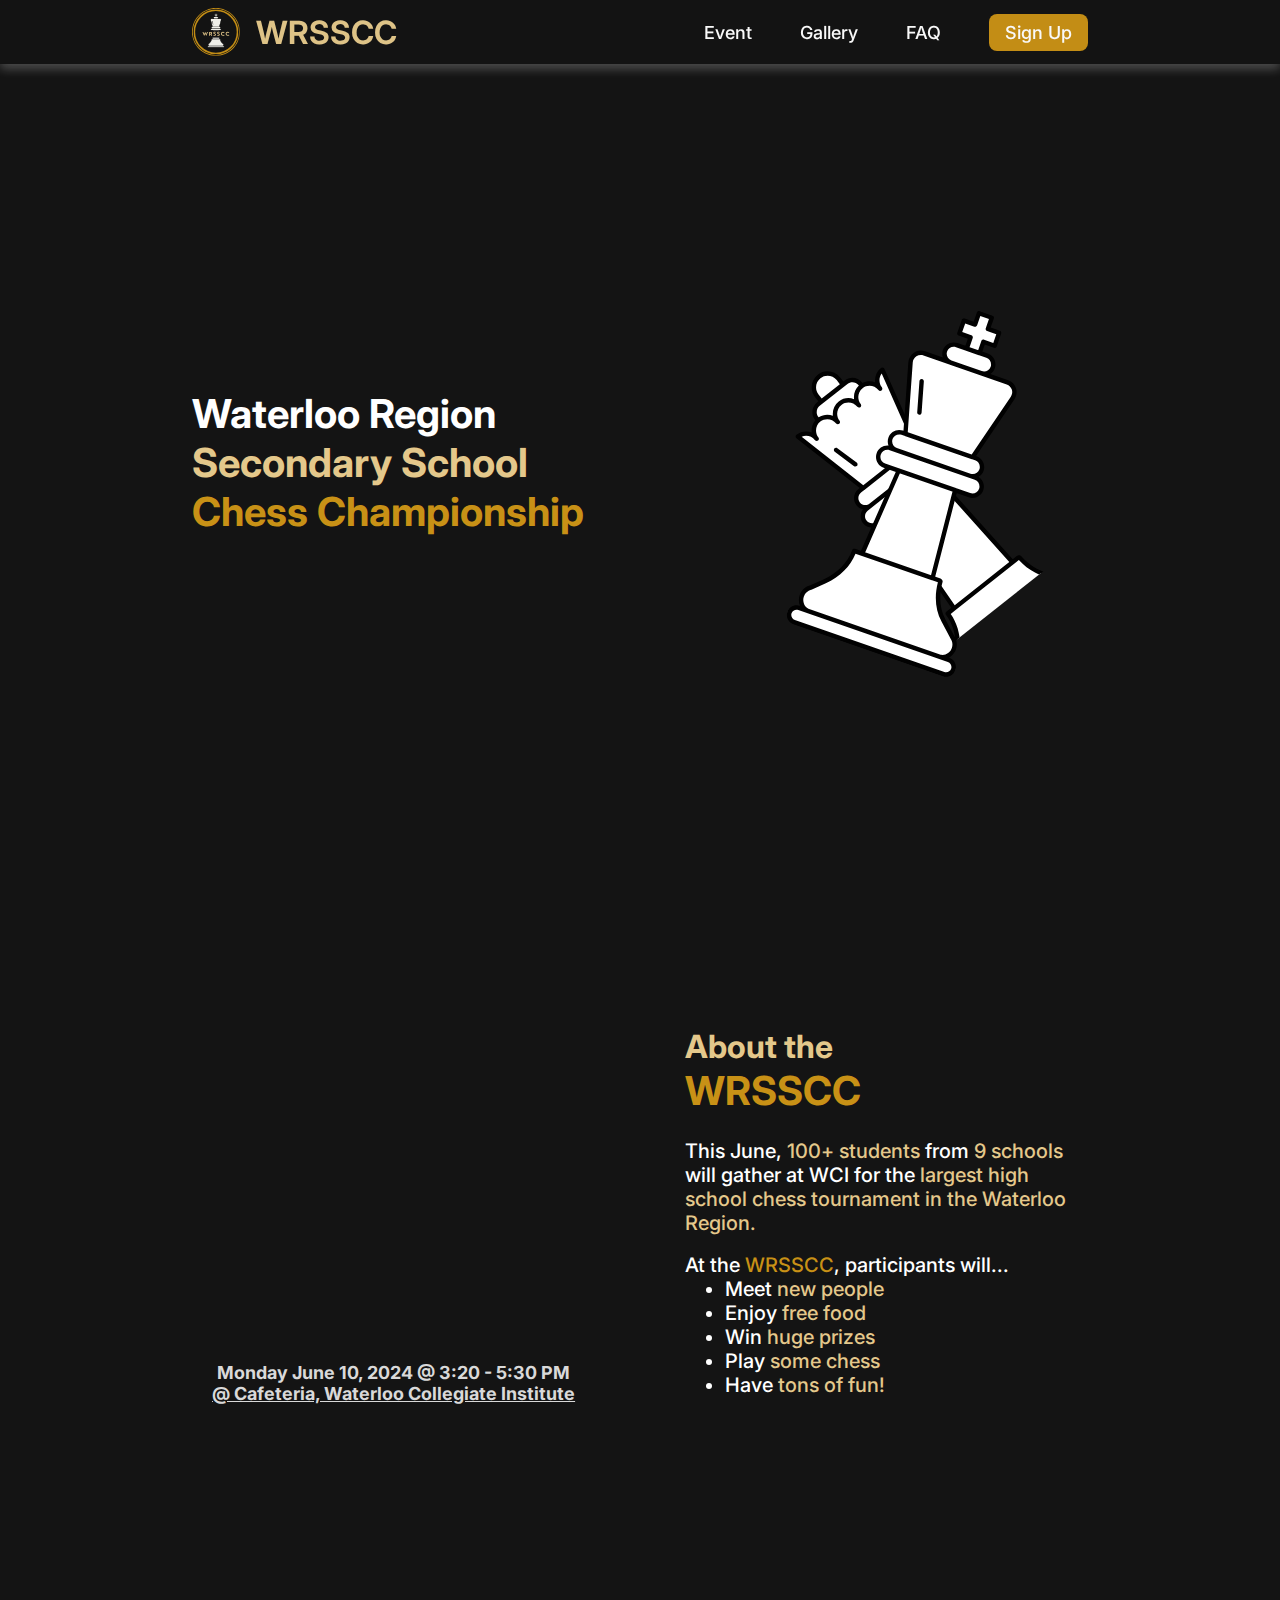
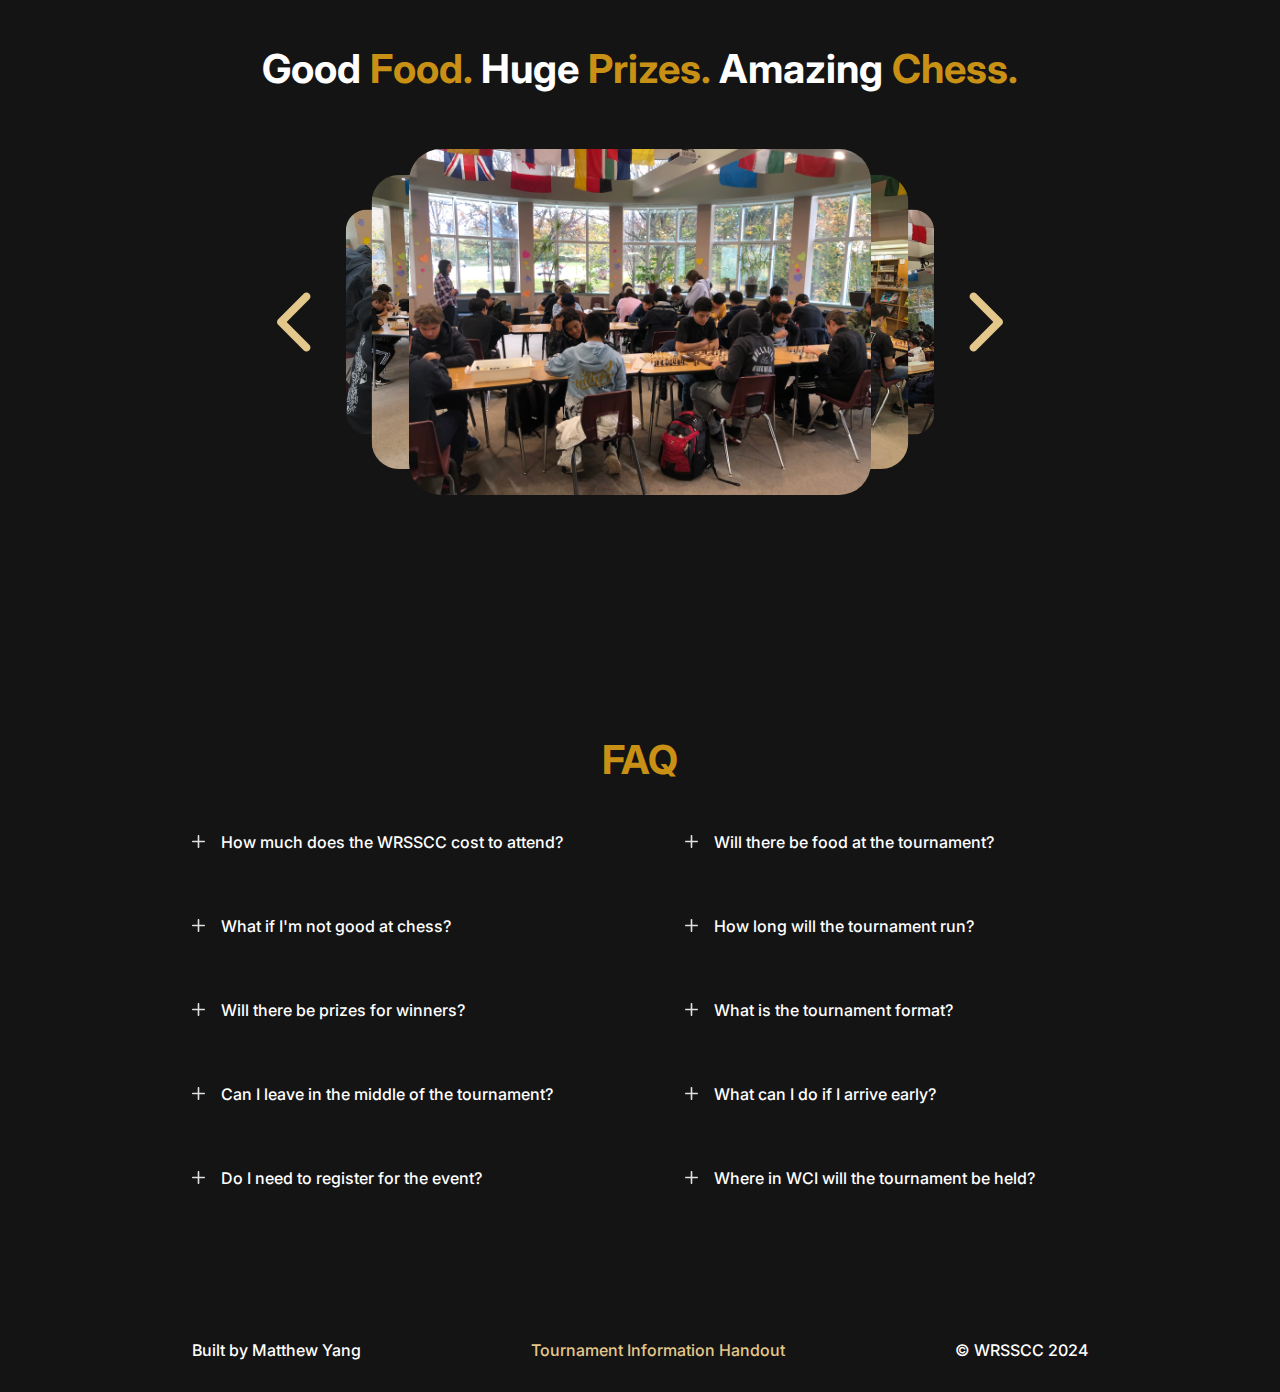
==== index.html @ f882d374 "updated css version number" ====
<!DOCTYPE html>
<html lang="en">
<head>
    <meta charset="UTF-8">
    <meta name="viewport" content="width=device-width, initial-scale=1.0">
    <meta name="keywords" content="WRSSCC, Chess, Waterloo, Chess Championship, Waterloo Region Secondary School Chess Championship">
    <title>WRSSCC - Waterloo Region Secondary School Chess Championship</title>
    <link rel="stylesheet" type="text/css" href="styles.css?version=05"> <!-- INCREMENT VRESION NUMBER TO FORCE CACHE REFRESH -->
    <link rel="preconnect" href="https://fonts.googleapis.com">
    <link rel="preconnect" href="https://fonts.gstatic.com" crossorigin>
    <link href="https://fonts.googleapis.com/css2?family=Inter:wght@100..900&family=Kumbh+Sans:wght@400;700&display=swap" rel="stylesheet">
    <link rel="icon" type="image/x-icon" href="img/favicon-dark.ico">

</head>

<body>
    <nav>
        <a href="#" id="header">
            <img src="img/logo.svg" id="header-logo" class="logo"/>
            <header id="header-title">WRSSCC</header>
        </a>
        <div id="navlinks">
            <div class="navlink">
                <a href="#event">Event</a>
            </div>
            <div class="navlink">
                <a href="#gallery">Gallery</a>
            </div>
            <div class="navlink">
                <a href="#faq">FAQ</a>
            </div>
            <a class="button" href="https://forms.gle/HyxDEcy4qudqxSoBA" target="_blank">Sign Up</a>
        </div>
    </nav>

    <div id="hero" class="">
        <div class="hero-graphic" id="hero-graphic-left">
            <img src="img/pieces-left.svg" class="hero-img"/>
        </div>
        <div id="hero-text">
            <div id="hero-title">
                <h1 id="hero-title-1">Waterloo Region</h1>
                <h1 id="hero-title-2">Secondary School</h1>
                <h1 id="hero-title-3">Chess Championship</h1>
            </div>
            <div id="hero-desc">
                <h3 id="shift-words">
                    <span>June 10, 2024 @ 3:20 PM</span>
                    <span>@ Waterloo Collegiate Institute</span>
                    <span>9 Schools, 100+ Players</span>
                    <span>Free Food</span>
                    <!-- <span>$TBD+ in Prizes</span> -->
                </h3>
            </div>
            <a id="hero-button" class="button" href="https://forms.gle/HyxDEcy4qudqxSoBA" target="_blank">SIGN UP</a>
        </div>
        <div class="hero-graphic" id="hero-graphic-right">
            <img src="img/pieces-right.svg" class="hero-img"/>
        </div>
    </div>

    <div id="event">
        <div id="event-info">
            <!-- <img src="img/map.svg" id="map"/> -->
            <iframe id="map" src="https://www.google.com/maps/embed?pb=!1m18!1m12!1m3!1d2895.1216702015477!2d-80.53305472430985!3d43.4789311636854!2m3!1f0!2f0!3f0!3m2!1i1024!2i768!4f13.1!3m3!1m2!1s0x882bf3f72aed5259%3A0x74f73d4f279c7180!2sWaterloo%20Collegiate%20Institute!5e0!3m2!1sen!2sca!4v1715440130502!5m2!1sen!2sca" width="600" height="450" style="border:0;" allowfullscreen="" loading="lazy" referrerpolicy="no-referrer-when-downgrade"></iframe>
            <h4 id="map-caption">
                <p id="map-caption-date">Monday June 10, 2024 @ 3:20 - 5:30 PM</p>
                <a href="https://docs.google.com/document/d/1HdUx42nVZA-e47hEEcPy-1xZQ_8En1bzxnCaeB9rCzo/edit#heading=h.7mpr1r4ff46s"><p id="map-caption-location">@ Cafeteria, Waterloo Collegiate Institute</p></a>
            </h4>
        </div>
        <div id="event-about">
            <div id="about-title">
                <h2>About the</h2>
                <h1>WRSSCC</h1>
            </div>
            <div id="about-text">
                <p>This June, <span>100+ students</span> from <span>9 schools</span> will gather at WCI for the <span>largest high school chess tournament in the Waterloo Region.</span></p>
                <br/>
                <p>At the <span class="title">WRSSCC</span>, participants will...</p>
                <ul>
                    <li>Meet <span>new people</span></li>
                    <li>Enjoy <span>free food</span></li>
                    <li>Win <span>huge prizes</span></li>
                    <li>Play <span>some chess</span></li>
                    <li>Have <span>tons of fun!</span></li>
                </ul>
            </div>
        </div>
    </div>

    <div id="gallery">
        <h1>Good <span class="title">Food.</span> Huge <span class="title">Prizes.</span> Amazing <span class="title">Chess.</span></h1>
        <h1 class="hidden"><span class="title">GALLERY</span></h1>
        <div id="carousel">
            <img src="img/arrow-left.svg" class="arrow" id="arrow-left"/>
            <div id="carousel-images">
                <img src="img/IMG_3056.jpg" class="hidden"/>
                <img src="img/IMG_3061.jpg" class="img-left"/>
                <img src="img/IMG_3055.jpg" class="img-mid-left"/>
                <img src="img/IMG_3059.jpg" class="img-center"/>
                <img src="img/IMG_3055.jpg" class="img-mid-right"/>
                <img src="img/IMG_3064.jpg" class="img-right"/>
                <img src="img/IMG_3459.jpg" class="hidden"/>
            </div>
            <img src="img/arrow-right.svg" class="arrow" id="arrow-right"/>
        </div>
    </div>

    <div id="faq">
        <h1 id="faq-title">FAQ</h1>
        <div id="faq-container">
            <div class="faq-col" id="faq-left"></div>
            <div class="faq-col" id="faq-right"></div>
        </div>
    </div>

    <footer>
        <p id="credits">Built by Matthew Yang</p>
        <a id="info" href="https://docs.google.com/document/d/1yB2B5_ntD36JNKOAGJGF757DhroKblqheMjuyZ8A2fk/edit#heading=h.ygk5o5bw6uy0" target="_blank">Tournament Information Handout</a>
        <p id="copyright">© WRSSCC 2024</p>
    </footer>

    <script src="./script.js"></script>
</body>

</html>
---- styles.css ----
:root {
    --dark: #111;
    --mid: #888;
    --light: #aaa;

    --bg: #141414;
    --gray: #D9D9D9;
    --yellow: #E4C88B;
    --gold: #C89116;

    --vh: 1vh;
}

/* GENERAL */

* {
    scroll-behavior: smooth;
    box-sizing: border-box;
    margin: 0;
}

html {
    min-width: fit-content;
    min-height: fit-content;
}

body {
    background-color: var(--bg);
}

.hidden {
    display: none !important;
}

header, h1, h2, h3, h4, h5, h6, p, a, li, th, td {
    text-decoration: none;
    color: white;
    font-family: "Inter", sans-serif;
}

/* COMPONENTS */


/* SECTIONS */

/* navbar */
nav {
    position: fixed;
    width: 100%;
    height: 4rem;
    display: flex;
    justify-content: space-between;
    align-items: center;
    padding: 0 15%;
    background: var(--bg);
    opacity: 0.975;
    box-shadow: 0px 5px 10px 0px rgba(255, 255, 255, 0.25);
    z-index: 100;
}

nav #header {
    display: flex;
    align-items: center;
    gap: 1rem;
}

nav #header img.logo#header-logo {
    width: 3rem;
    height: 3rem;
}

nav #header #header-title {
    font-size: 2rem;
    font-weight: 650;
    color: var(--yellow);
}

nav #navlinks {
    display: flex;
    justify-content: flex-start;
    align-items: center;
    gap: 3rem;
}

nav #navlinks a {
    color: "white";
    font-size: 1.125rem;
    font-weight: 500;
}

nav #navlinks .navlink a:hover {
    color: var(--yellow);
    transition: color 0.5s ease;
}

nav #navlinks .button {
    padding: 0.5rem 1rem;
    background: var(--gold);
    border-radius: 0.5rem;
    cursor: pointer;
    transition: filter 0.5s ease;
}
nav #navlinks .button:hover {
    filter: brightness(0.9);
    transition: filter 0.5s ease;
}


@media (max-width: 1195px) {
    nav #header #header-title {
        font-size: 1.75rem;
    }

    nav #navlinks a {
        font-size: 1rem;
    }
}

@media (max-width: 865px) {
    nav {
        justify-content: center;
    }

    nav #navlinks {
        display: none;
    }
}

/* hero */

#hero {
    display: flex;
    width: 100%;
    height: 100vh;
    height: calc(var(--vh, 1vh) * 100);
    padding: calc(4rem + 7.5rem) 15% 7.5rem;
    justify-content: space-between;
    align-items: center;
}

#hero #hero-text {
    width: 55%;
}

#hero #hero-text #hero-title {
    margin-bottom: 2.5rem;
}

#hero #hero-text #hero-title h1 {
    font-size: 3.25rem;
}

#hero #hero-text #hero-title h1#hero-title-1 {
    color: white;
}
#hero #hero-text #hero-title h1#hero-title-2 {
    color: var(--yellow);
}
#hero #hero-text #hero-title h1#hero-title-3 {
    color: var(--gold);
}

#hero #hero-text #hero-desc {
    display: block;
    position: relative;
}

#hero #hero-text #hero-desc h3 {
    color: var(--gray);
    font-size: 2.25rem;
}

#hero #hero-text #hero-desc h3 span {
    position: absolute;
    width: 100%;
    top: 0;
    left: 0;
    opacity: 0;
    overflow: hidden;
    /* animation: shift-words 15s linear infinite 0s; */
    animation: shift-words 12s linear infinite 0s;
}

#hero #hero-text #hero-desc h3 span:nth-child(2) {
    animation-delay: 3s;
}
#hero #hero-text #hero-desc h3 span:nth-child(3) {
    animation-delay: 6s;
}
#hero #hero-text #hero-desc h3 span:nth-child(4) {
    animation-delay: 9s;
}
/* #hero #hero-text #hero-desc h3 span:nth-child(5) {
    animation-delay: 12s;
} */

#hero #hero-text #hero-button.button {
    display: none;
    width: fit-content;
    text-align: center;
    margin: 3.5rem auto 0;
    padding: 0.5rem 2rem;
    font-size: 1rem;
    font-weight: 500;
    background: var(--gold);
    border-radius: 0.5rem;
    cursor: pointer;
    transition: filter 0.5s ease;
}
#hero #hero-text #hero-button.button:hover {
    filter: brightness(0.9);
    transition: filter 0.5s ease;
}

@keyframes shift-words {
    0% { 
        opacity: 0; 
    }
    5% {
        opacity: 0;
        transform: translateY(-1.5rem);
    }
    10% {
        opacity: 1;
        transform: translateY(0);
    }
    20% {
        opacity: 1;
        transform: translateY(0);
    }
    25% {
        opacity: 0;
        transform: translateY(1.5rem);
    }
    100% {
        opacity: 0;
    }
}

#hero .hero-graphic {
    display: flex;
    justify-content: center;
    align-items: center;
    width: 40%;
}

#hero .hero-graphic img.hero-img {
    width: 90%;
}

#hero #hero-graphic-left {
    display: none;
}

@media (max-width: 1510px) {
    h1 {
        font-size: 3rem !important;
    }
    h2 {
        font-size: 2.5rem !important;
    }
    h3 {
        font-size: 2rem !important;
    }
}

@media (max-width: 1400px) {
    h1 {
        font-size: 2.75rem !important;
    }
    h2 {
        font-size: 2.25rem !important;
    }
    h3 {
        font-size: 1.75rem !important;
    }
}

@media (max-width: 1295px) {
    h1 {
        font-size: 2.5rem !important;
    }
    h2 {
        font-size: 2rem !important;
    }
    h3 {
        font-size: 1.5rem !important;
    }
}

@media (max-width: 1184px) {
    h1 {
        font-size: 2.25rem !important;
    }
    h2 {
        font-size: 1.75rem !important;
    }
    h3 {
        font-size: 1.25rem !important;
    }
}

@media (max-width: 1075px) {
    h1 {
        font-size: 2rem !important;
    }
    h2 {
        font-size: 2rem !important;
    }
    h3 {
        font-size: 1rem !important;
    }
}

@media (max-width: 965px) {
    #hero {
        padding: calc(4rem + 5rem) 10% 5rem;
    }
    #hero .hero-graphic {
        width: 25%;
    }
    #hero #hero-graphic-left {
        display: block;
    }

    #hero #hero-text #hero-title {
        margin-bottom: 1.75rem;
    }
    h1 {
        text-align: center !important;
        font-size: 2rem !important;
    }
    h2 {
        font-size: 1.5rem !important;
    }
    h3 {
        text-align: center !important;
        font-size: 1rem !important;
    }
}

@media (max-width: 900px) {
    h1 {
        text-align: center !important;
        font-size: 1.75rem !important;
    }
    h2 {
        font-size: 1.25rem !important;
    }
    h3 {
        text-align: center !important;
        font-size: 1rem !important;
    }
}

@media (max-width: 865px) {
    #hero #hero-text #hero-title {
        margin-bottom: 1rem;
    }

    #hero #hero-text #hero-button.button {
        display: block;
    }

    @keyframes shift-words {
        0% { 
            opacity: 0; 
        }
        5% {
            opacity: 0;
            transform: translateY(-1rem);
        }
        10% {
            opacity: 1;
            transform: translateY(0);
        }
        20% {
            opacity: 1;
            transform: translateY(0);
        }
        25% {
            opacity: 0;
            transform: translateY(1rem);
        }
        100% {
            opacity: 0;
        }
    }
}

@media (max-width: 800px) {
    h1 {
        text-align: center !important;
        font-size: 1.5rem !important;
    }
    h2 {
        font-size: 1.25rem !important;
    }
    h3 {
        text-align: center !important;
        font-size: 1rem !important;
    }
}

@media (max-width: 700px) {
    #hero .hero-graphic {
        display: none !important;
    }

    #hero #hero-text {
        width: 100%;
    }

    h1 {
        text-align: center !important;
        font-size: 2rem !important;
    }
    h2 {
        font-size: 1.5rem !important;
    }
    h3 {
        text-align: center !important;
        font-size: 1.25rem !important;
    }

    #hero #hero-text #hero-button.button {
        margin-top: 4rem;
    }
}

@media (max-width: 415px) {
    h1 {
        font-size: 1.75rem !important;
    }
    h2 {
        font-size: 1.25rem !important;
    }
    h3 {
        font-size: 1rem !important;
    }
}


/* event */

#event {
    display: flex;
    justify-content: space-between;
    align-items: center;
    padding: 7.5rem 15%;
    /* gap: 7.5rem; */
}

#event #event-info {
    display: flex;
    flex-direction: column;
    justify-content: center;
    align-items: center;
    width: 45%;
    height: 30vw;
    gap: 1.5rem;
}

#event #event-info #map {
    width: 100%;
    height: 100%;
    border-radius: 2rem;
}

#event #event-info #map-caption p {
    color: var(--gray);
    text-align: center;
    font-size: 1.25rem;
}

#event #event-info #map-caption #map-caption-location {
    text-decoration: underline;
}
#event #event-info #map-caption #map-caption-location:hover {
    color: var(--yellow);
    transition: color 0.5s ease;
}

#event #event-about {
    width: 45%;
}

#event #event-about #about-title {
    margin-bottom: 1.5rem;
}

#event #event-about #about-title h2 {
    font-size: 2.5rem;
    color: var(--yellow);
}

#event #event-about #about-title h1 {
    font-size: 3.5rem;
    color: var(--gold);
}

#event #event-about #about-text p, #event-about #about-text li {
    font-size: 1.25rem;
    font-weight: 500;
}

#event #event-about #about-text span {
    color: var(--yellow);
}
#event #event-about #about-text span.title {
    color: var(--gold);
}

@media (max-width: 1410px) {
    #event #event-info #map-caption {
        font-size: 1rem;
    }
}

@media (max-width: 1290px) {
    #event #event-info #map-caption p {
        font-size: 1.125rem;
    }
}

@media (max-width: 1195px) {
    #event #event-info #map-caption p {
        font-size: 0.875rem;
    }
    
    #event #event-about #about-text p, #event-about #about-text li {
        font-size: 1rem;
    }
}

@media (max-width: 965px) {
    #event {
        flex-direction: column-reverse;
        padding: 5rem 10%;
        gap: 5rem;
    }

    #event #event-info {
        width: 75%;
        height: 50vw;
    }
    #event #event-about {
        width: 75%;
    }

    #event #event-about #about-title h1, h2 {
        text-align: center;
    }

    #event #event-info #map-caption p {
        font-size: 1.25rem;
        text-align: center;
    }

    #event #event-about #about-text p, #event-about #about-text li {
        font-size: 1.25rem;
    }
    
}

@media (max-width: 700px) {
    #event {
        gap: 2.5rem;
    }
    
    #event #event-about {
        width: 100%;
    }

    #event #event-info {
        width: 110%;
        height: 24rem;
    }
    #event #event-info #map {
        height: 100%;
    }
    #event #event-info #map-caption p {
        font-size: 1rem;
    }
    #event #event-about #about-text p, #event-about #about-text li {
        font-size: 1rem;
    }
}


/* gallery */

#gallery {
    display: flex;
    flex-direction: column;
    align-items: center;
    width: 100%;
    padding: 7.5rem 15%;
}

#gallery h1 {
    font-size: 3rem;
    margin-bottom: 3.5rem;
}
#gallery h1 span.title {
    color: var(--gold);
}

#gallery #carousel {
    display: flex;
    justify-content: space-between;
    align-items: center;
    width: 90%;
}

#gallery #carousel .arrow {
    margin: 0 5%;
    width: 5%;
}
#gallery #carousel .arrow:hover {
    cursor: pointer;
    filter: invert(49%) sepia(99%) saturate(401%) hue-rotate(4deg) brightness(99%) contrast(89%);
    transform: scale(1.1);
    transition: 0.3s ease;
}

#gallery #carousel #carousel-images {
    position: relative;
    display: flex;
    align-items: center;
    width: 100%;
    aspect-ratio: 5 / 3;
}

#gallery #carousel #carousel-images img {
    position: absolute;
    width: 80%;
    height: 100%;
    border-radius: 2rem;
    opacity: 1;
    transition: 
        transform 0.5s ease,
        top 0.5s ease,
        left 0.5s ease;
}
#gallery #carousel #carousel-images img.hidden {
    opacity: 0;
    transition: 0.5s ease;
}

#gallery #carousel #carousel-images img.img-center {
    top: 0;
    left: 10%;
    /* left: -14rem; */
    z-index: 3;
}
#gallery #carousel #carousel-images img.img-mid-left {
    top: 0;
    left: -2.5%;
    /* left: -19rem; */
    transform: scale(0.85);
    z-index: 2;
    opacity: 0.9;
}
#gallery #carousel #carousel-images img.img-mid-right {
    top: 0;
    left: 22.5%;
    /* left: -9rem; */
    transform: scale(0.85);
    z-index: 2;
    opacity: 0.9;
}
#gallery #carousel #carousel-images img.img-left {
    top: 0;
    left: -15%;
    /* left: -24rem; */
    transform: scale(0.65);
    z-index: 1;
    opacity: 0.8;
}
#gallery #carousel #carousel-images img.img-right {
    top: 0;
    left: 35%;
    /* left: -4rem; */
    transform: scale(0.65);
    z-index: 1;
    opacity: 0.8;
}

@media (max-width: 965px) {
    #gallery {
        padding: 7.5rem 10%;
    }
}

@media (max-width: 865px) {
    #gallery h1 {
        display: none;
    }
    #gallery h1.hidden {
        display: inline !important;
    }

    #gallery {
        overflow: scroll;
    }
    #gallery #carousel {
        overflow: scroll;
    }

    #gallery #carousel .arrow {
        display: none;
    }
    #gallery #carousel #carousel-images {
        position: static;
        display: flex;
        justify-content: flex-start;
        align-items: center;
        gap: 1rem;
        overflow: visible;
    }
    #gallery #carousel #carousel-images img {
        position: static;
        border-radius: 0;
        width: 100%;
        height: 125%;
        transform: scale(1) !important;
        transition: none;
    }

    @keyframes cycle {
        0% {  }
    }
}


/* FAQ */

#faq {
    display: flex;
    flex-direction: column;
    align-items: center;
    padding: 7.5rem 15%;
}

#faq #faq-title {
    font-size: 3rem;
    margin-bottom: 3rem;
    color: var(--gold);
}

#faq #faq-container {
    display: flex;
    justify-content: space-evenly;
    align-items: flex-start;
    column-gap: 10%;
}

#faq #faq-container .faq-col {
    display: flex;
    flex-direction: column;
    width: 45%;
    gap: 3rem;
}

#faq #faq-container .faq-col .faq-accordion {
    display: flex;
    align-items: baseline;
    gap: 1rem;
}

#faq #faq-container .faq-col .faq-accordion .faq-symbol {
    width: 0.88rem;
    cursor: pointer;
    transition: transform 0.25s ease;
}
#faq #faq-container .faq-col .faq-accordion.open .faq-symbol {
    transform: rotate(45deg);
    transition: transform 0.25s ease;
}

#faq #faq-container .faq-col .faq-accordion .faq-question {
    display: flex;
    flex-direction: column;
    align-items: flex-start;
    gap: 1rem;
}

#faq #faq-container .faq-col .faq-accordion .faq-question .faq-question-title {
    font-size: 1.1rem;
    font-weight: 500;
    cursor: pointer;
}

#faq #faq-container .faq-col .faq-accordion.hover .faq-symbol, #faq #faq-container .faq-col .faq-accordion.hover .faq-question .faq-question-title {
    filter: brightness(0) saturate(100%) invert(85%) sepia(21%) saturate(246%) hue-rotate(3deg) brightness(102%) contrast(98%);
}

#faq #faq-container .faq-col .faq-accordion .faq-question .faq-question-answer {
    font-size: 1rem;
    color: var(--gray);
    overflow: hidden;
    transition: max-height 0.5s ease;
}
#faq #faq-container .faq-col .faq-accordion .faq-question .faq-question-answer a {
    color: var(--gray);
    text-decoration: underline;
}
#faq #faq-container .faq-col .faq-accordion .faq-question .faq-question-answer a:hover {
    color: var(--yellow);
}

#faq #faq-container .faq-col .faq-accordion.closed .faq-question .faq-question-answer {
    max-height: 0;
    transition: max-height 0.5s ease;
}

@media (max-width: 1376px) {
    #faq #faq-container .faq-col .faq-accordion .faq-symbol {
        width: 0.8rem;
    }
    #faq #faq-container .faq-col .faq-accordion .faq-question .faq-question-title {
        font-size: 1rem;
    }
    #faq #faq-container .faq-col .faq-accordion .faq-question .faq-question-answer {
        font-size: 0.9rem;
    }
}

@media (max-width: 1184px) {
    #faq #faq-container .faq-col .faq-accordion .faq-symbol {
        width: 0.72rem;
    }
    #faq #faq-container .faq-col .faq-accordion .faq-question .faq-question-title {
        font-size: 0.9rem;
    }
    #faq #faq-container .faq-col .faq-accordion .faq-question .faq-question-answer {
        font-size: 0.8rem;
    }
}

@media (max-width: 900px) {
    #faq #faq-container {
        flex-direction: column;
        align-items: center;
    }

    #faq #faq-container .faq-col {
        width: 100%;
    }

    #faq #faq-container .faq-col#faq-left {
        margin-bottom: 3rem;
    }

    #faq #faq-container .faq-col .faq-accordion .faq-symbol {
        width: 1rem;
    }
    #faq #faq-container .faq-col .faq-accordion .faq-question .faq-question-title {
        font-size: 1.25rem;
    }
    #faq #faq-container .faq-col .faq-accordion .faq-question .faq-question-answer {
        font-size: 1.125rem;
    }
}

@media (max-width: 700px) {
    #faq #faq-container .faq-col .faq-accordion .faq-symbol {
        width: 0.8rem;
    }
    #faq #faq-container .faq-col .faq-accordion .faq-question .faq-question-title {
        font-size: 1rem;
    }
    #faq #faq-container .faq-col .faq-accordion .faq-question .faq-question-answer {
        font-size: 0.875rem;
    }
}


/* footer */
footer {
    display: flex;
    justify-content: space-between;
    align-items: center;
    width: 100%;
    padding: 1rem 15% 2rem;
}

footer p, footer a {
    font-weight: 500;
    font-size: 1rem;
    color: white;
}

footer a {
    color: var(--yellow);
}
footer a:hover {
    color: var(--gold);
    transition: 0.5s ease;
}

@media (max-width: 865px) {
    footer {
        padding: 1rem 10% 2rem;
    }

    footer p, footer a {
        font-size: 0.75rem;
    }
}

@media (max-width: 600px) {
    footer {
        flex-direction: column !important;
        gap: 0.5rem !important;
    }
}
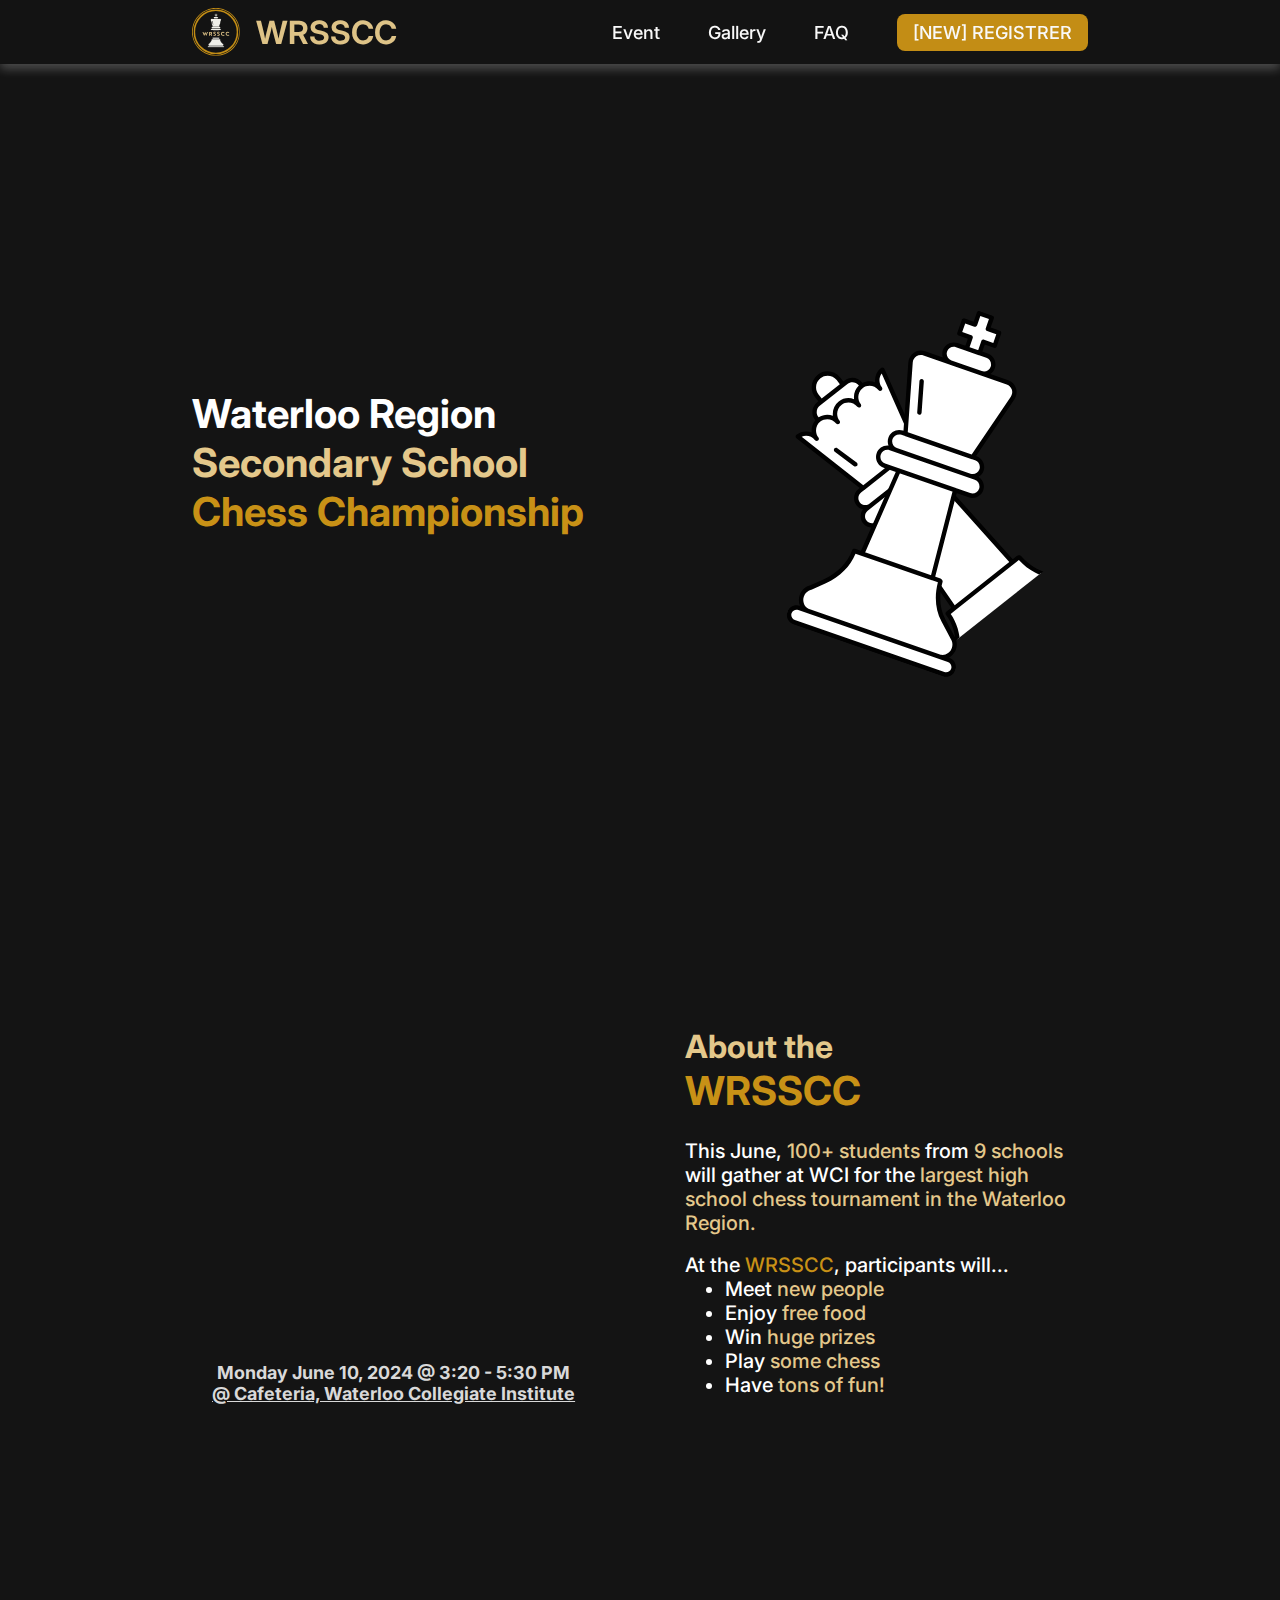
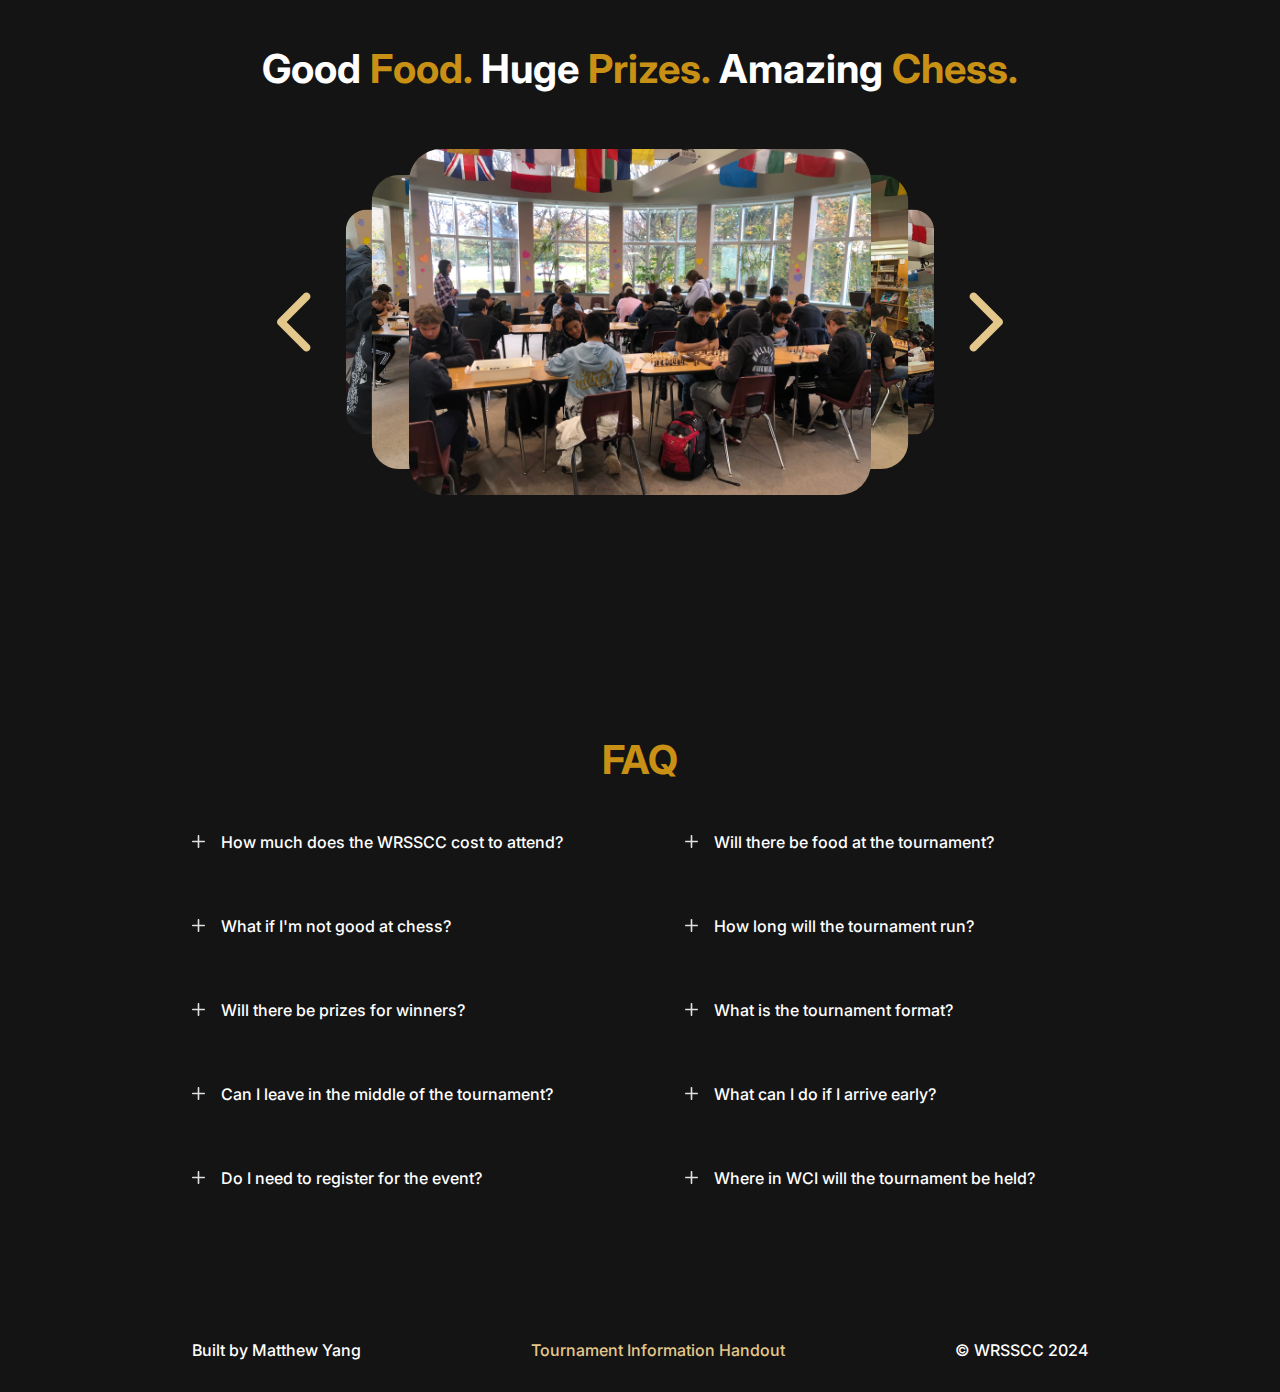
==== commit 940cbe2c: "Update index.html with new google form" ====
--- a/index.html
+++ b/index.html
@@ -5,7 +5,7 @@
     <meta name="viewport" content="width=device-width, initial-scale=1.0">
     <meta name="keywords" content="WRSSCC, Chess, Waterloo, Chess Championship, Waterloo Region Secondary School Chess Championship">
     <title>WRSSCC - Waterloo Region Secondary School Chess Championship</title>
-    <link rel="stylesheet" type="text/css" href="styles.css?version=05"> <!-- INCREMENT VRESION NUMBER TO FORCE CACHE REFRESH -->
+    <link rel="stylesheet" type="text/css" href="styles.css?version=06"> <!-- INCREMENT VRESION NUMBER TO FORCE CACHE REFRESH -->
     <link rel="preconnect" href="https://fonts.googleapis.com">
     <link rel="preconnect" href="https://fonts.gstatic.com" crossorigin>
     <link href="https://fonts.googleapis.com/css2?family=Inter:wght@100..900&family=Kumbh+Sans:wght@400;700&display=swap" rel="stylesheet">
@@ -29,7 +29,7 @@
             <div class="navlink">
                 <a href="#faq">FAQ</a>
             </div>
-            <a class="button" href="https://forms.gle/HyxDEcy4qudqxSoBA" target="_blank">Sign Up</a>
+            <a class="button" href="https://forms.gle/nzXjxyQbVw6a56Tg7" target="_blank">[NEW] REGISTRER</a>
         </div>
     </nav>
 
@@ -52,7 +52,7 @@
                     <!-- <span>$TBD+ in Prizes</span> -->
                 </h3>
             </div>
-            <a id="hero-button" class="button" href="https://forms.gle/HyxDEcy4qudqxSoBA" target="_blank">SIGN UP</a>
+            <a id="hero-button" class="button" href="https://forms.gle/nzXjxyQbVw6a56Tg7" target="_blank">[NEW] REGISTRER</a>
         </div>
         <div class="hero-graphic" id="hero-graphic-right">
             <img src="img/pieces-right.svg" class="hero-img"/>
@@ -123,4 +123,4 @@
     <script src="./script.js"></script>
 </body>
 
-</html>+</html>
--- a/styles.css
+++ b/styles.css
@@ -701,11 +701,8 @@
         display: inline !important;
     }
 
-    #gallery {
-        overflow: scroll;
-    }
     #gallery #carousel {
-        overflow: scroll;
+        overflow-x: scroll;
     }
 
     #gallery #carousel .arrow {
@@ -717,7 +714,6 @@
         justify-content: flex-start;
         align-items: center;
         gap: 1rem;
-        overflow: visible;
     }
     #gallery #carousel #carousel-images img {
         position: static;
@@ -728,8 +724,17 @@
         transition: none;
     }
 
-    @keyframes cycle {
-        0% {  }
+    ::-webkit-scrollbar {
+        -webkit-appearance: none;
+    }
+    
+    ::-webkit-scrollbar:horizontal {
+        height: 0.3rem;
+    }
+    
+    ::-webkit-scrollbar-thumb {
+        background-color: #4d4d4d;
+        border-radius: 10px;
     }
 }
 
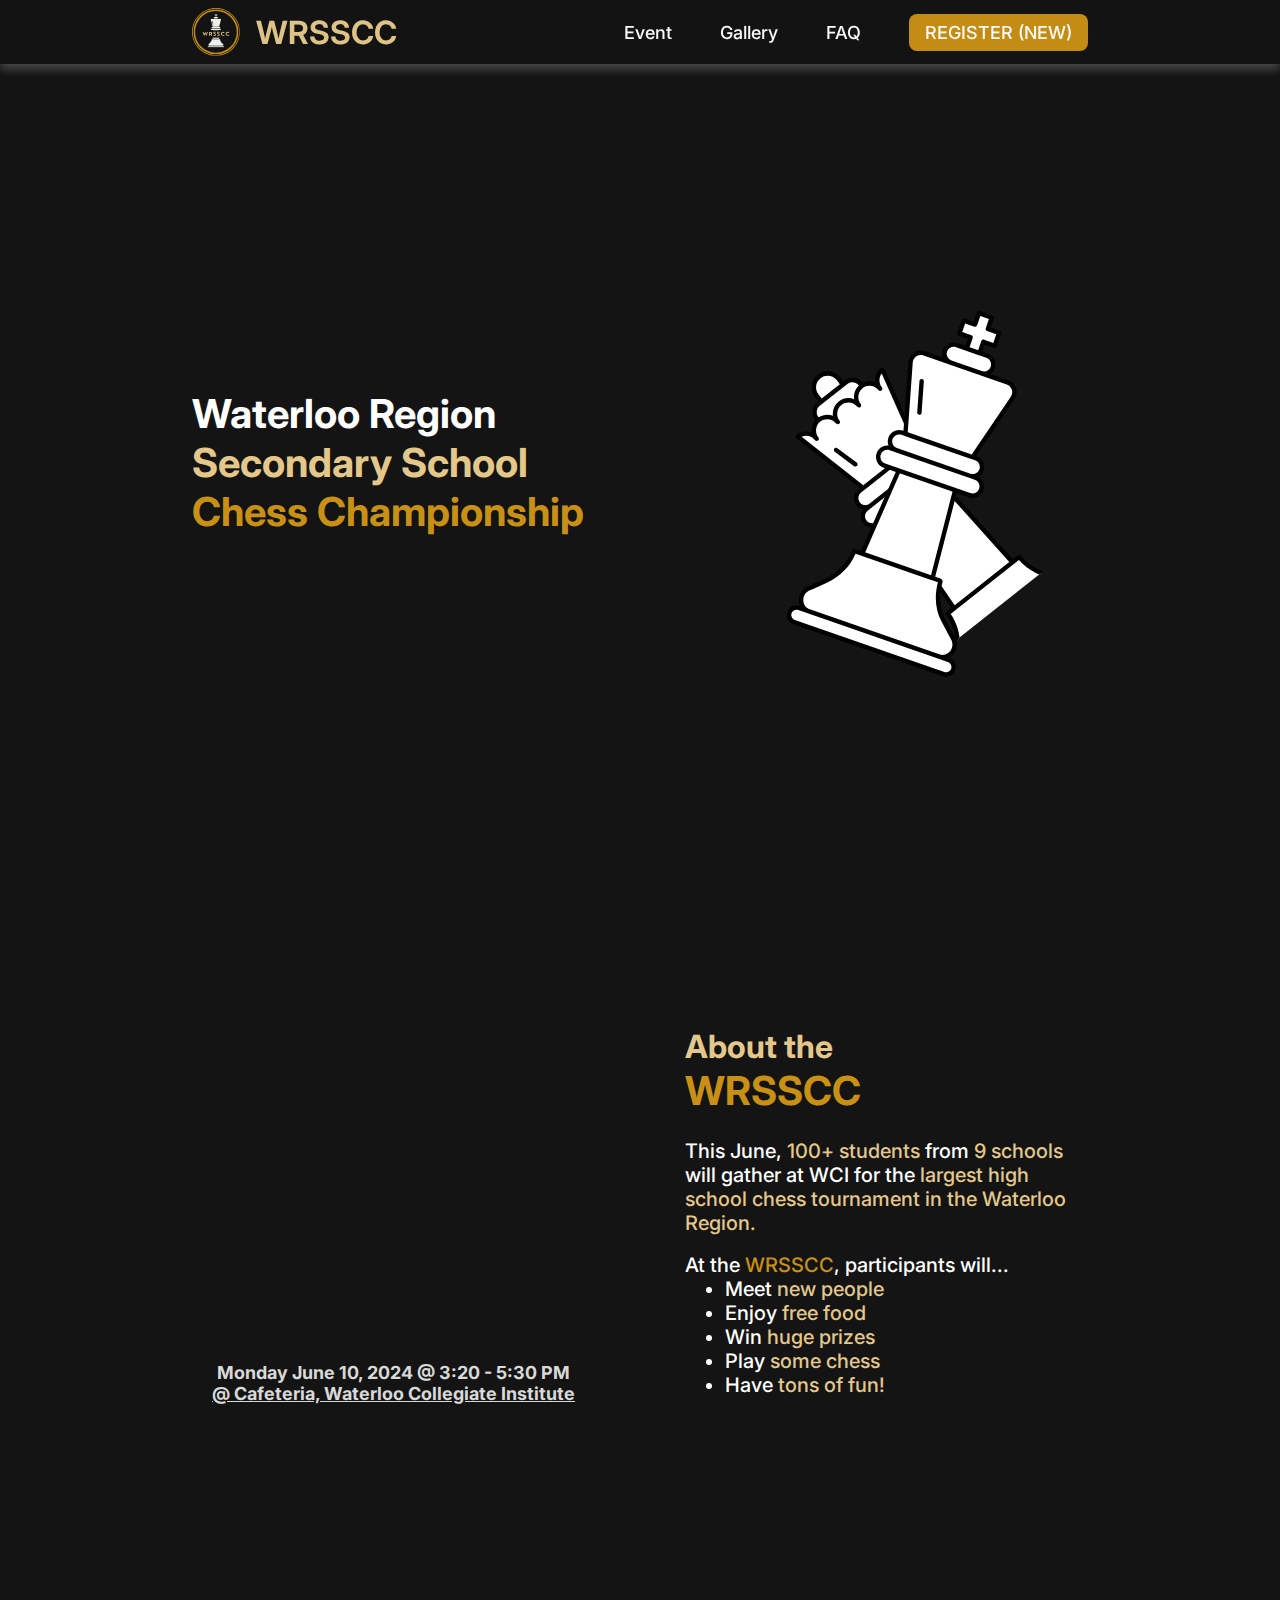
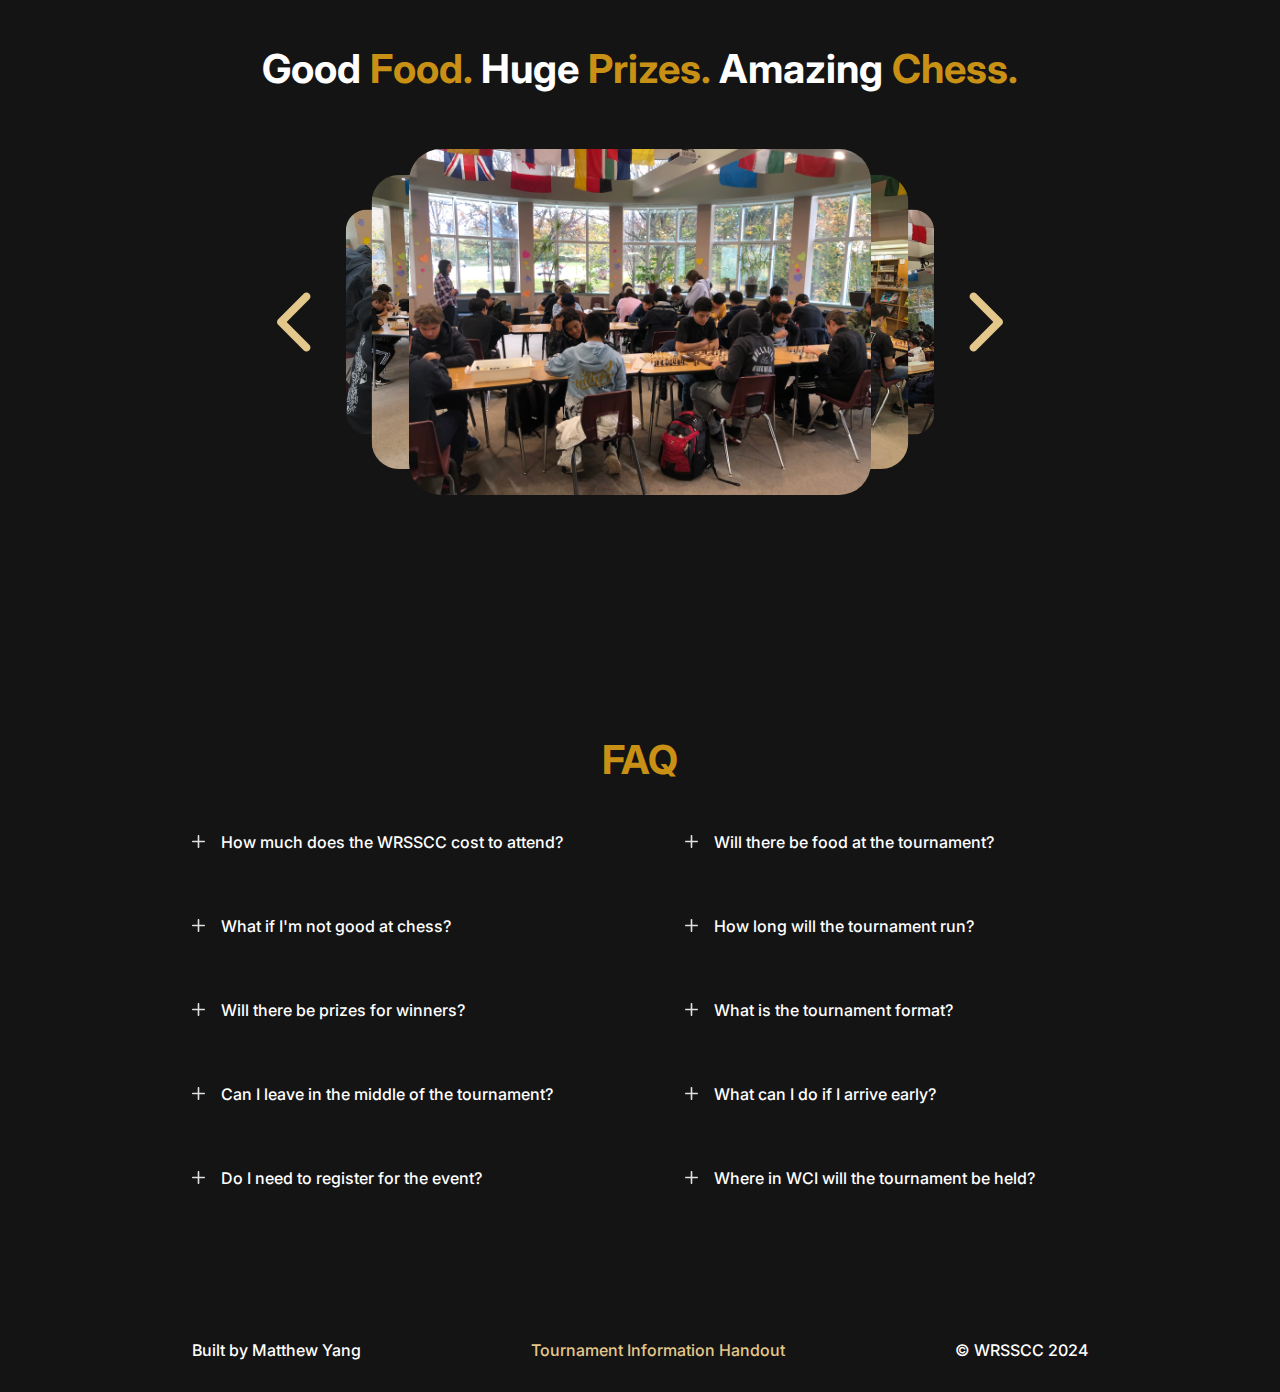
==== commit d53aa55a: "Update index.html with not spelling mistake" ====
--- a/index.html
+++ b/index.html
@@ -29,7 +29,7 @@
             <div class="navlink">
                 <a href="#faq">FAQ</a>
             </div>
-            <a class="button" href="https://forms.gle/nzXjxyQbVw6a56Tg7" target="_blank">[NEW] REGISTRER</a>
+            <a class="button" href="https://forms.gle/nzXjxyQbVw6a56Tg7" target="_blank">REGISTER (NEW)</a>
         </div>
     </nav>
 
@@ -52,7 +52,7 @@
                     <!-- <span>$TBD+ in Prizes</span> -->
                 </h3>
             </div>
-            <a id="hero-button" class="button" href="https://forms.gle/nzXjxyQbVw6a56Tg7" target="_blank">[NEW] REGISTRER</a>
+            <a id="hero-button" class="button" href="https://forms.gle/nzXjxyQbVw6a56Tg7" target="_blank">REGISTER (NEW)</a>
         </div>
         <div class="hero-graphic" id="hero-graphic-right">
             <img src="img/pieces-right.svg" class="hero-img"/>
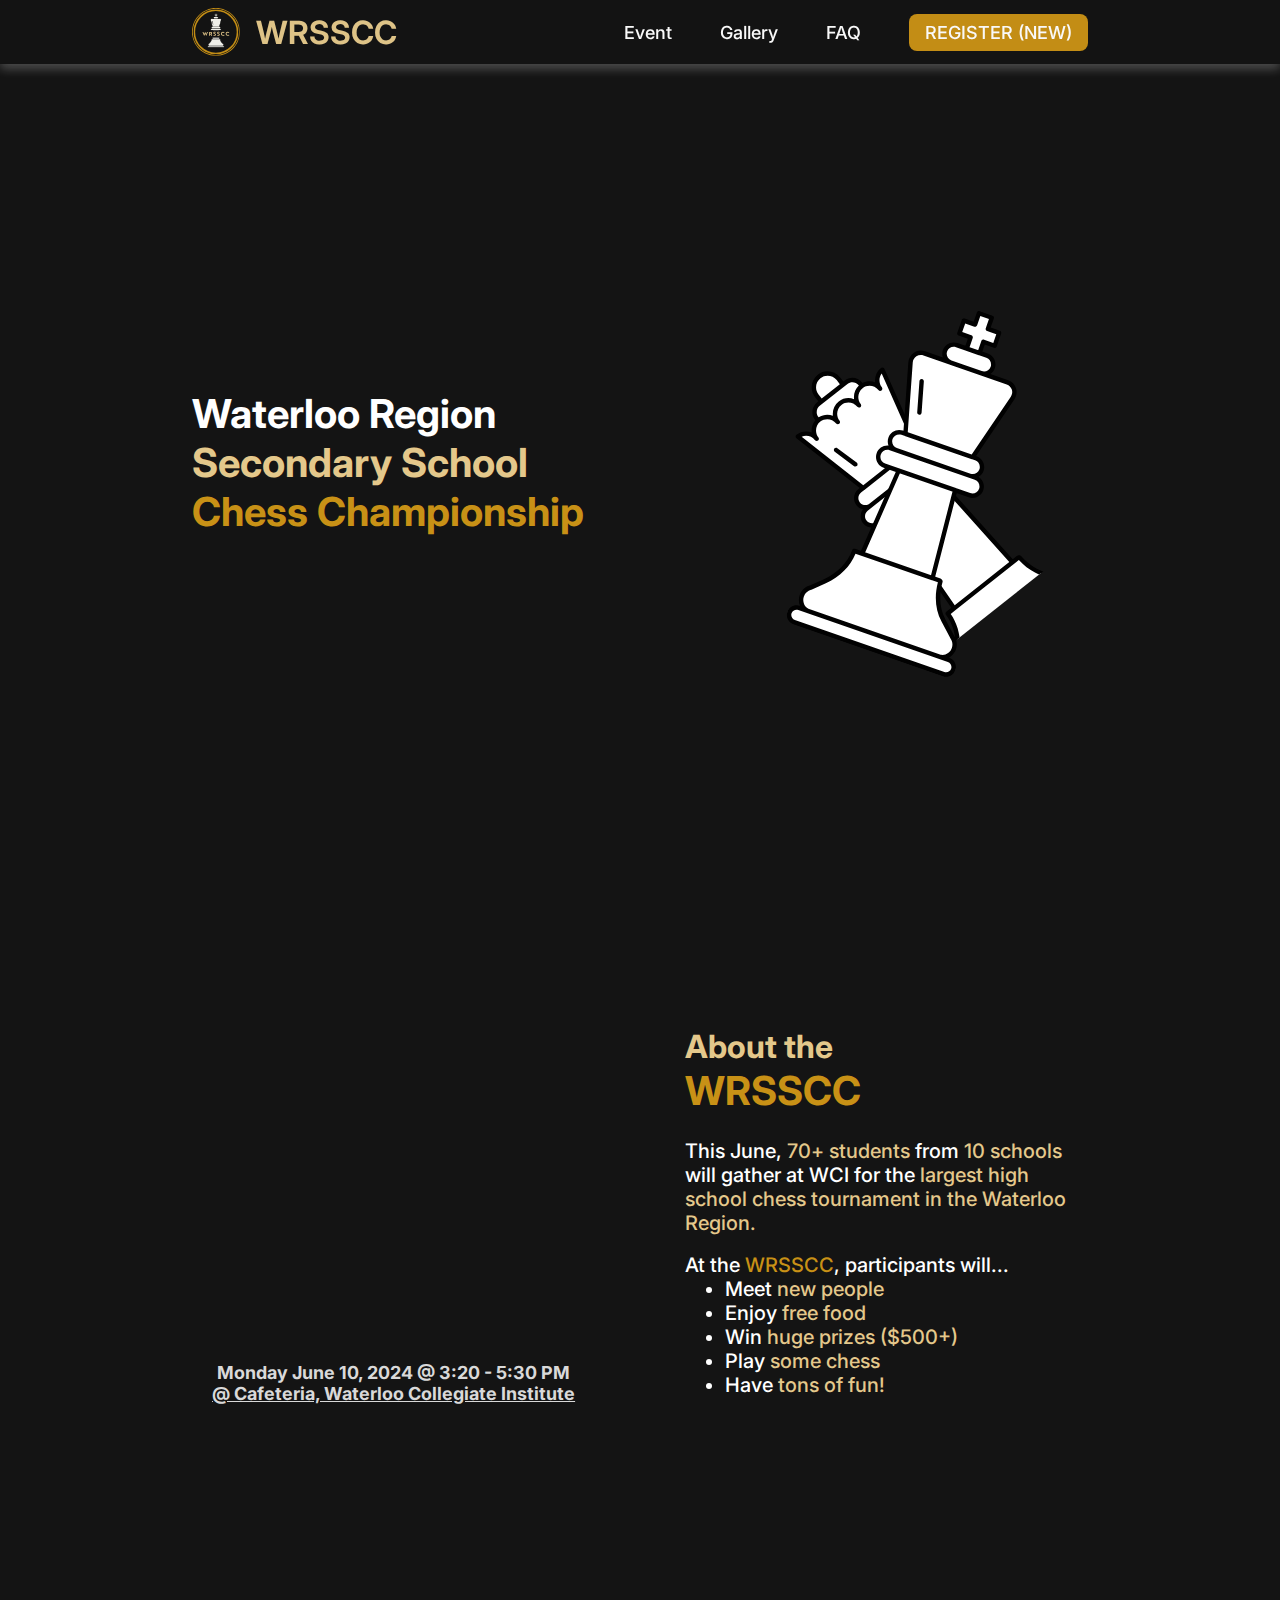
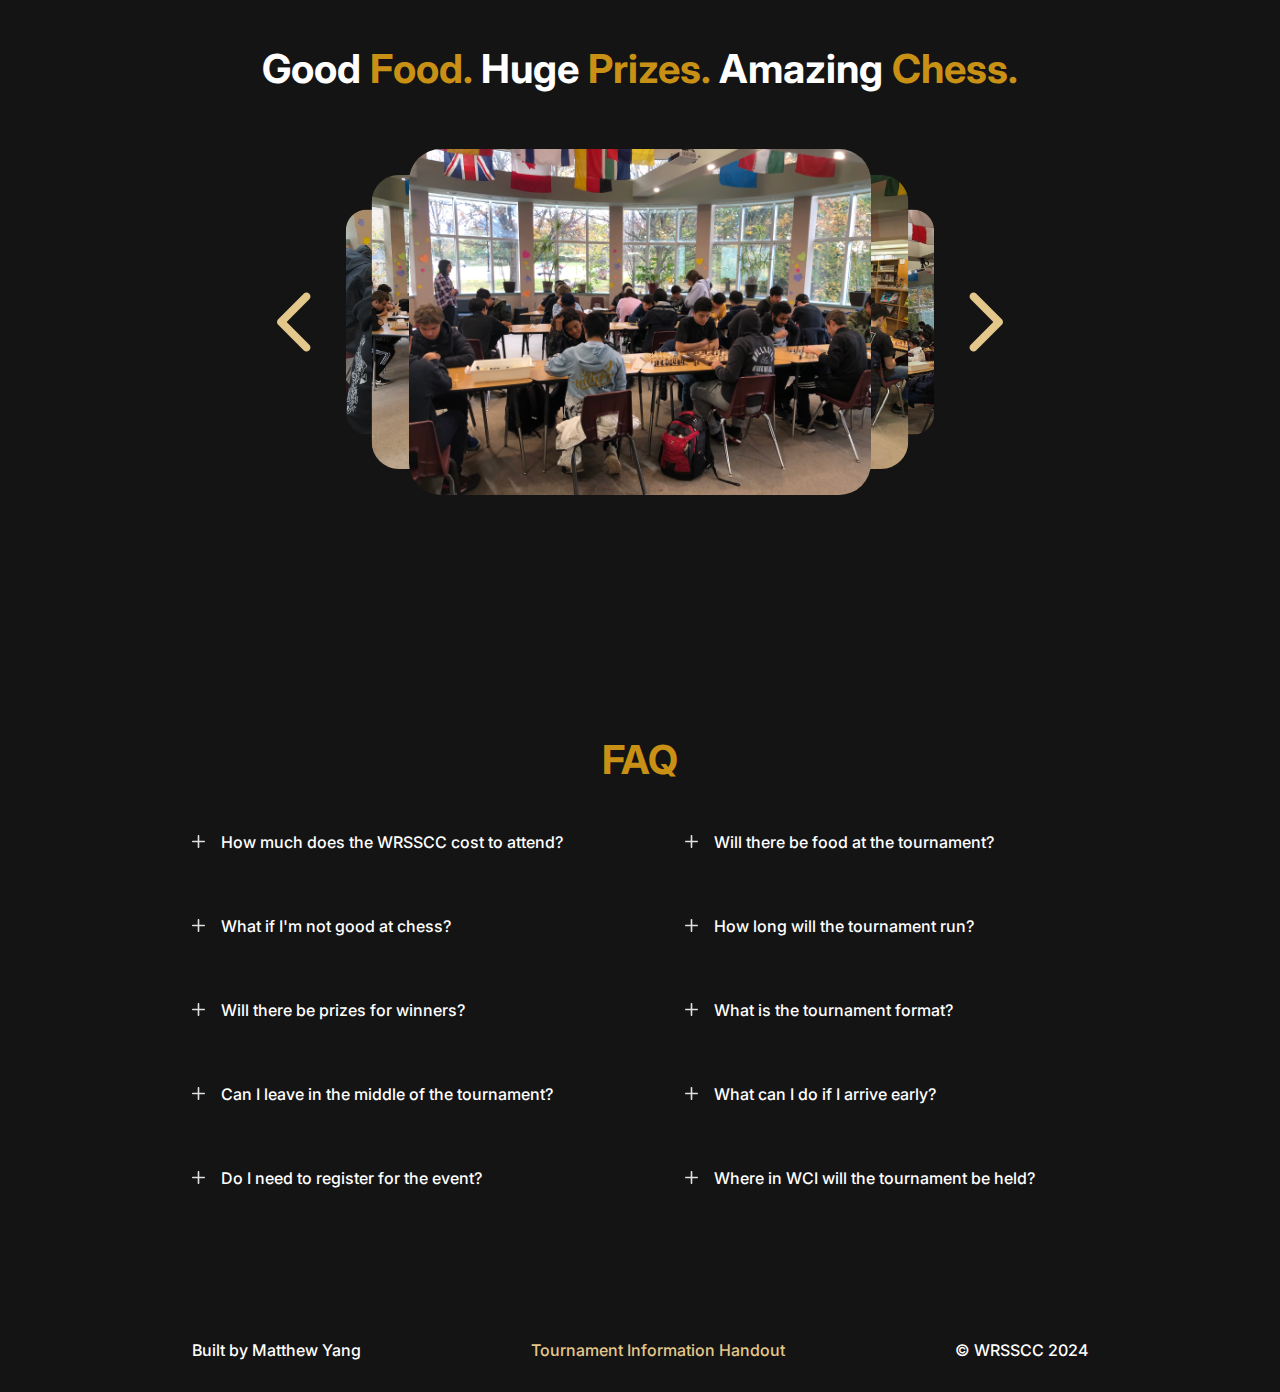
==== commit 6feea6df: "Update index.html event section" ====
--- a/index.html
+++ b/index.html
@@ -5,7 +5,7 @@
     <meta name="viewport" content="width=device-width, initial-scale=1.0">
     <meta name="keywords" content="WRSSCC, Chess, Waterloo, Chess Championship, Waterloo Region Secondary School Chess Championship">
     <title>WRSSCC - Waterloo Region Secondary School Chess Championship</title>
-    <link rel="stylesheet" type="text/css" href="styles.css?version=06"> <!-- INCREMENT VRESION NUMBER TO FORCE CACHE REFRESH -->
+    <link rel="stylesheet" type="text/css" href="styles.css?version=07"> <!-- INCREMENT VRESION NUMBER TO FORCE CACHE REFRESH -->
     <link rel="preconnect" href="https://fonts.googleapis.com">
     <link rel="preconnect" href="https://fonts.gstatic.com" crossorigin>
     <link href="https://fonts.googleapis.com/css2?family=Inter:wght@100..900&family=Kumbh+Sans:wght@400;700&display=swap" rel="stylesheet">
@@ -47,9 +47,9 @@
                 <h3 id="shift-words">
                     <span>June 10, 2024 @ 3:20 PM</span>
                     <span>@ Waterloo Collegiate Institute</span>
-                    <span>9 Schools, 100+ Players</span>
+                    <span>10 Schools</span>
                     <span>Free Food</span>
-                    <!-- <span>$TBD+ in Prizes</span> -->
+                    <span>$500+ in Prizes</span>
                 </h3>
             </div>
             <a id="hero-button" class="button" href="https://forms.gle/nzXjxyQbVw6a56Tg7" target="_blank">REGISTER (NEW)</a>
@@ -74,13 +74,13 @@
                 <h1>WRSSCC</h1>
             </div>
             <div id="about-text">
-                <p>This June, <span>100+ students</span> from <span>9 schools</span> will gather at WCI for the <span>largest high school chess tournament in the Waterloo Region.</span></p>
+                <p>This June, <span>70+ students</span> from <span>10 schools</span> will gather at WCI for the <span>largest high school chess tournament in the Waterloo Region.</span></p>
                 <br/>
                 <p>At the <span class="title">WRSSCC</span>, participants will...</p>
                 <ul>
                     <li>Meet <span>new people</span></li>
                     <li>Enjoy <span>free food</span></li>
-                    <li>Win <span>huge prizes</span></li>
+                    <li>Win <span>huge prizes ($500+)</span></li>
                     <li>Play <span>some chess</span></li>
                     <li>Have <span>tons of fun!</span></li>
                 </ul>
--- a/styles.css
+++ b/styles.css
@@ -177,8 +177,8 @@
     left: 0;
     opacity: 0;
     overflow: hidden;
-    /* animation: shift-words 15s linear infinite 0s; */
-    animation: shift-words 12s linear infinite 0s;
+    animation: shift-words 15s linear infinite 0s;
+/*     animation: shift-words 12s linear infinite 0s; */
 }
 
 #hero #hero-text #hero-desc h3 span:nth-child(2) {
@@ -190,9 +190,9 @@
 #hero #hero-text #hero-desc h3 span:nth-child(4) {
     animation-delay: 9s;
 }
-/* #hero #hero-text #hero-desc h3 span:nth-child(5) {
+#hero #hero-text #hero-desc h3 span:nth-child(5) {
     animation-delay: 12s;
-} */
+}
 
 #hero #hero-text #hero-button.button {
     display: none;
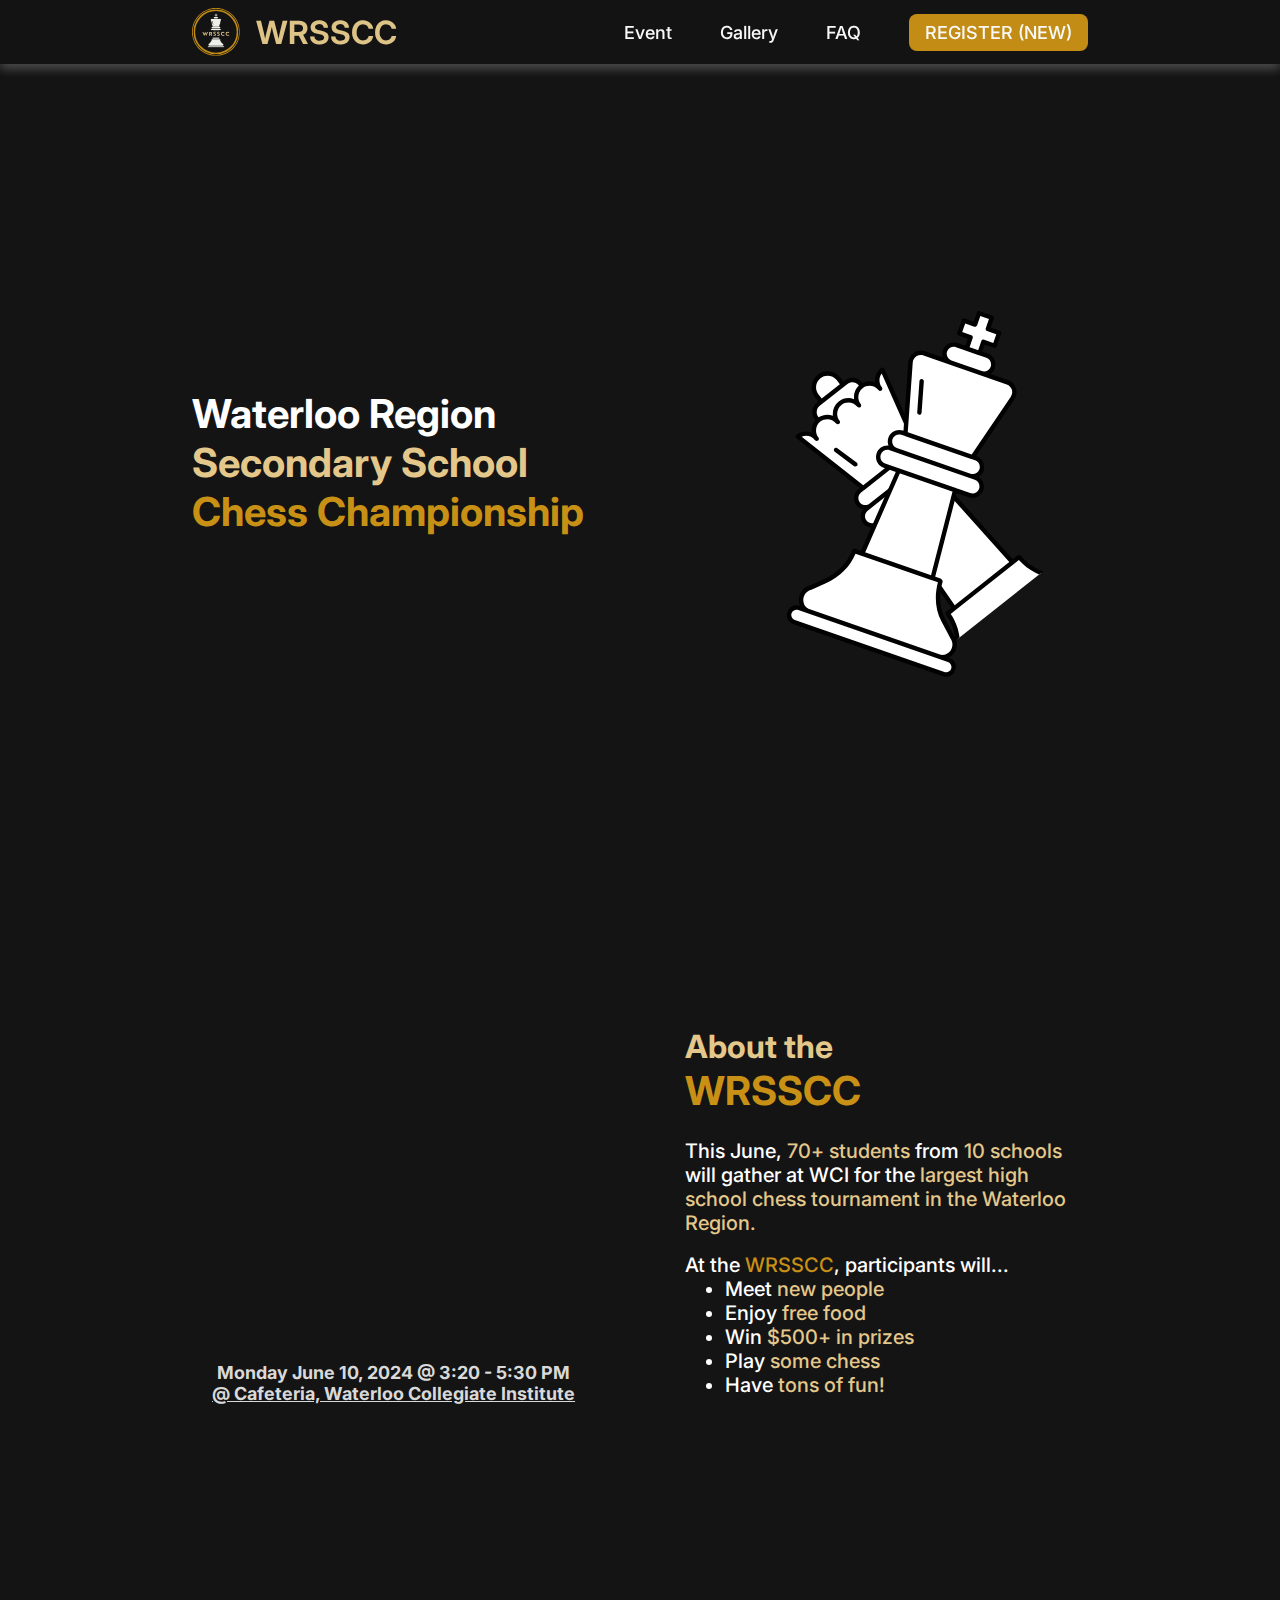
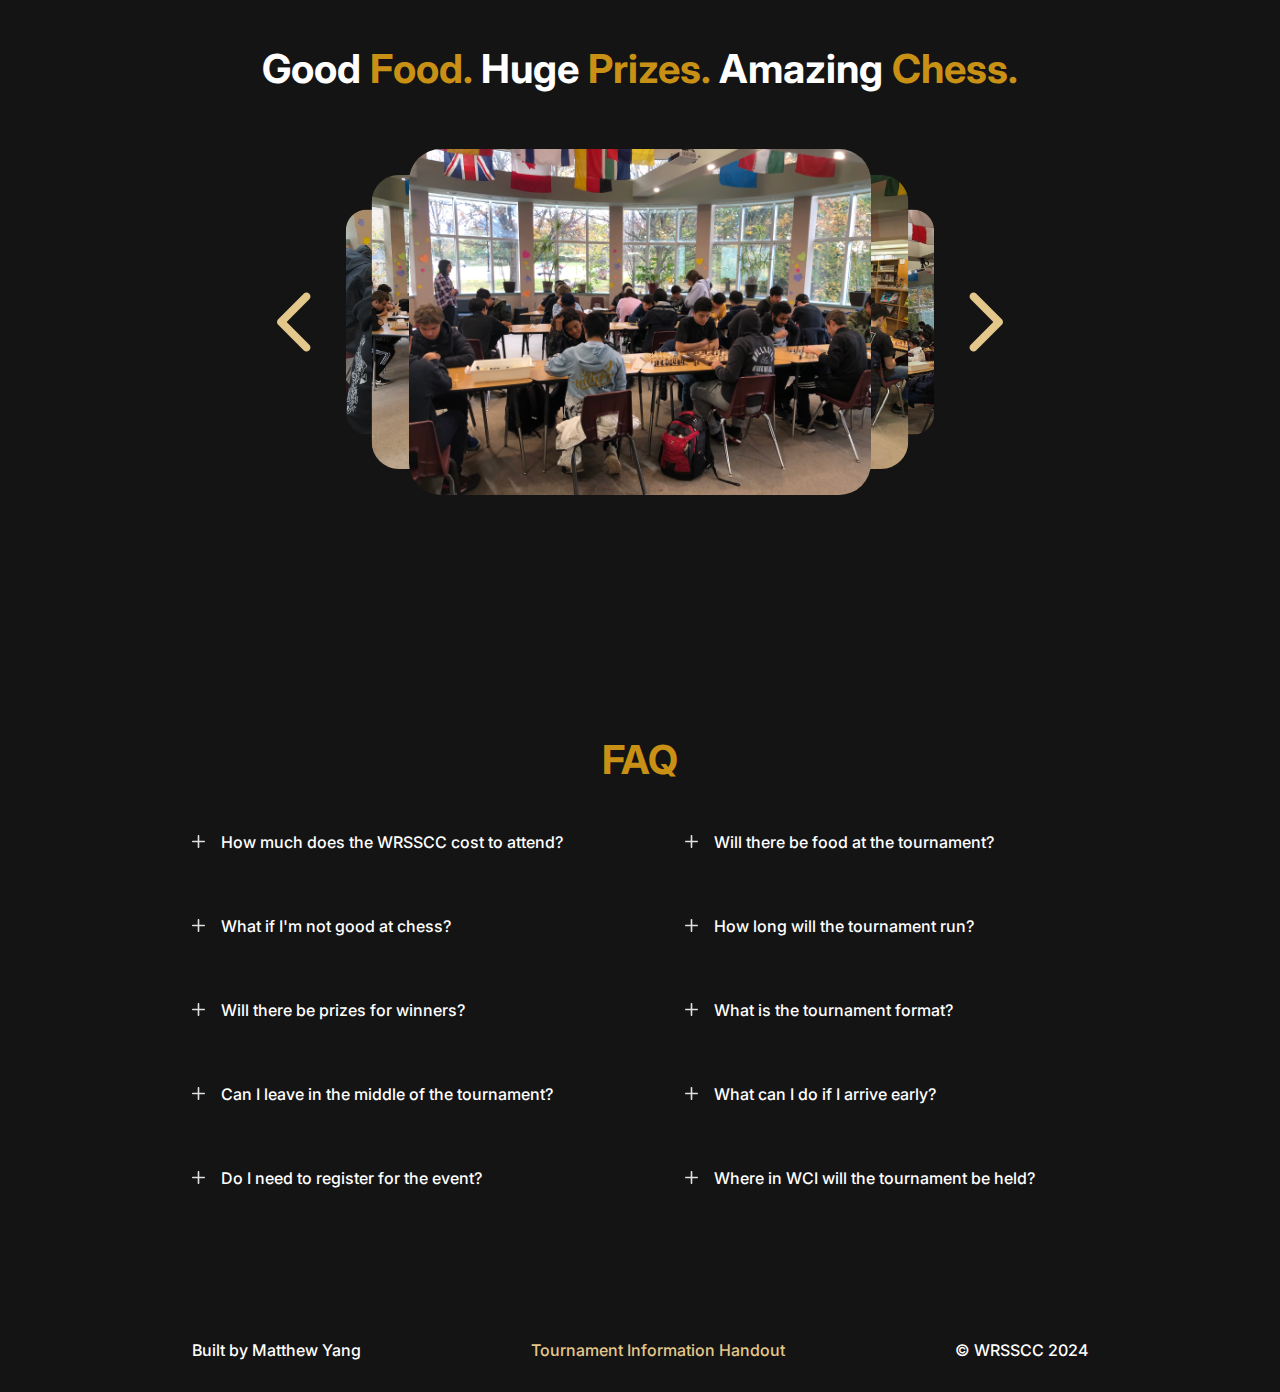
==== commit 8712796c: "prize line" ====
--- a/index.html
+++ b/index.html
@@ -80,7 +80,7 @@
                 <ul>
                     <li>Meet <span>new people</span></li>
                     <li>Enjoy <span>free food</span></li>
-                    <li>Win <span>huge prizes ($500+)</span></li>
+                    <li>Win <span>$500+ in prizes</span></li>
                     <li>Play <span>some chess</span></li>
                     <li>Have <span>tons of fun!</span></li>
                 </ul>
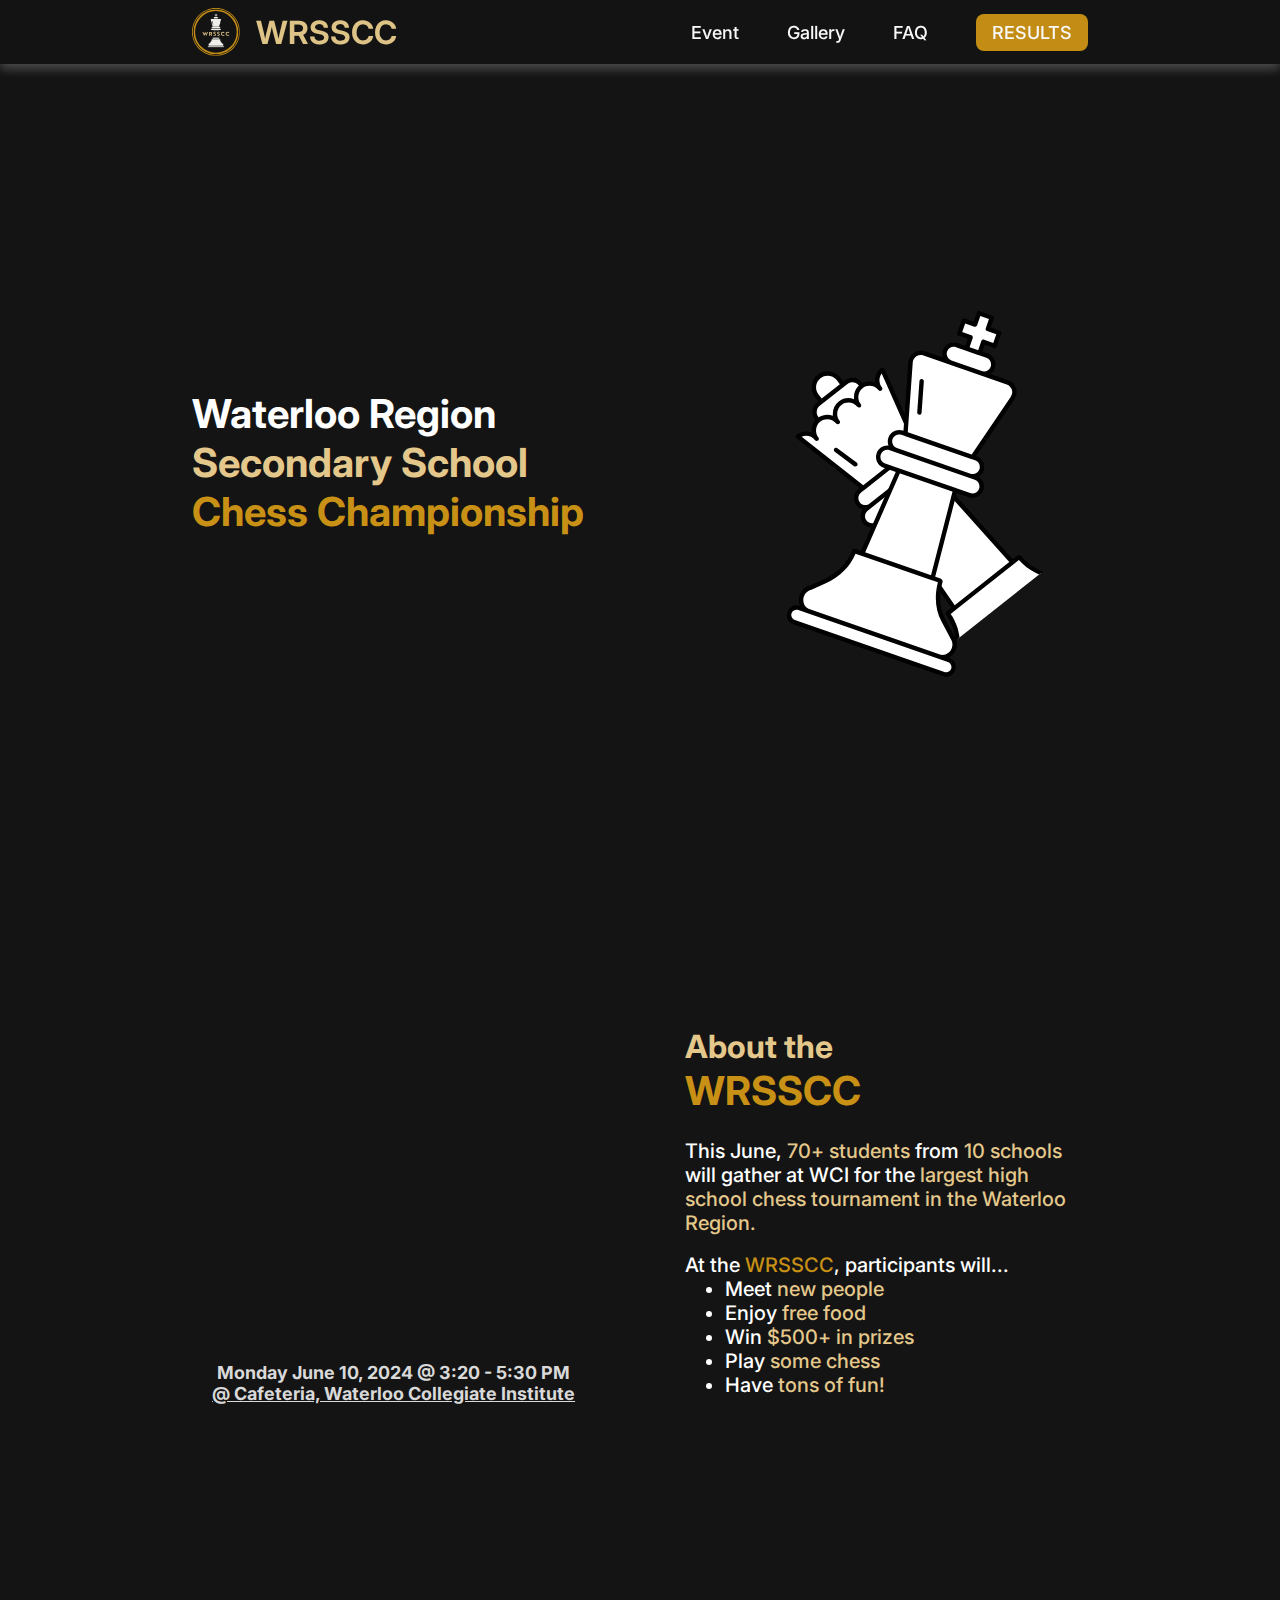
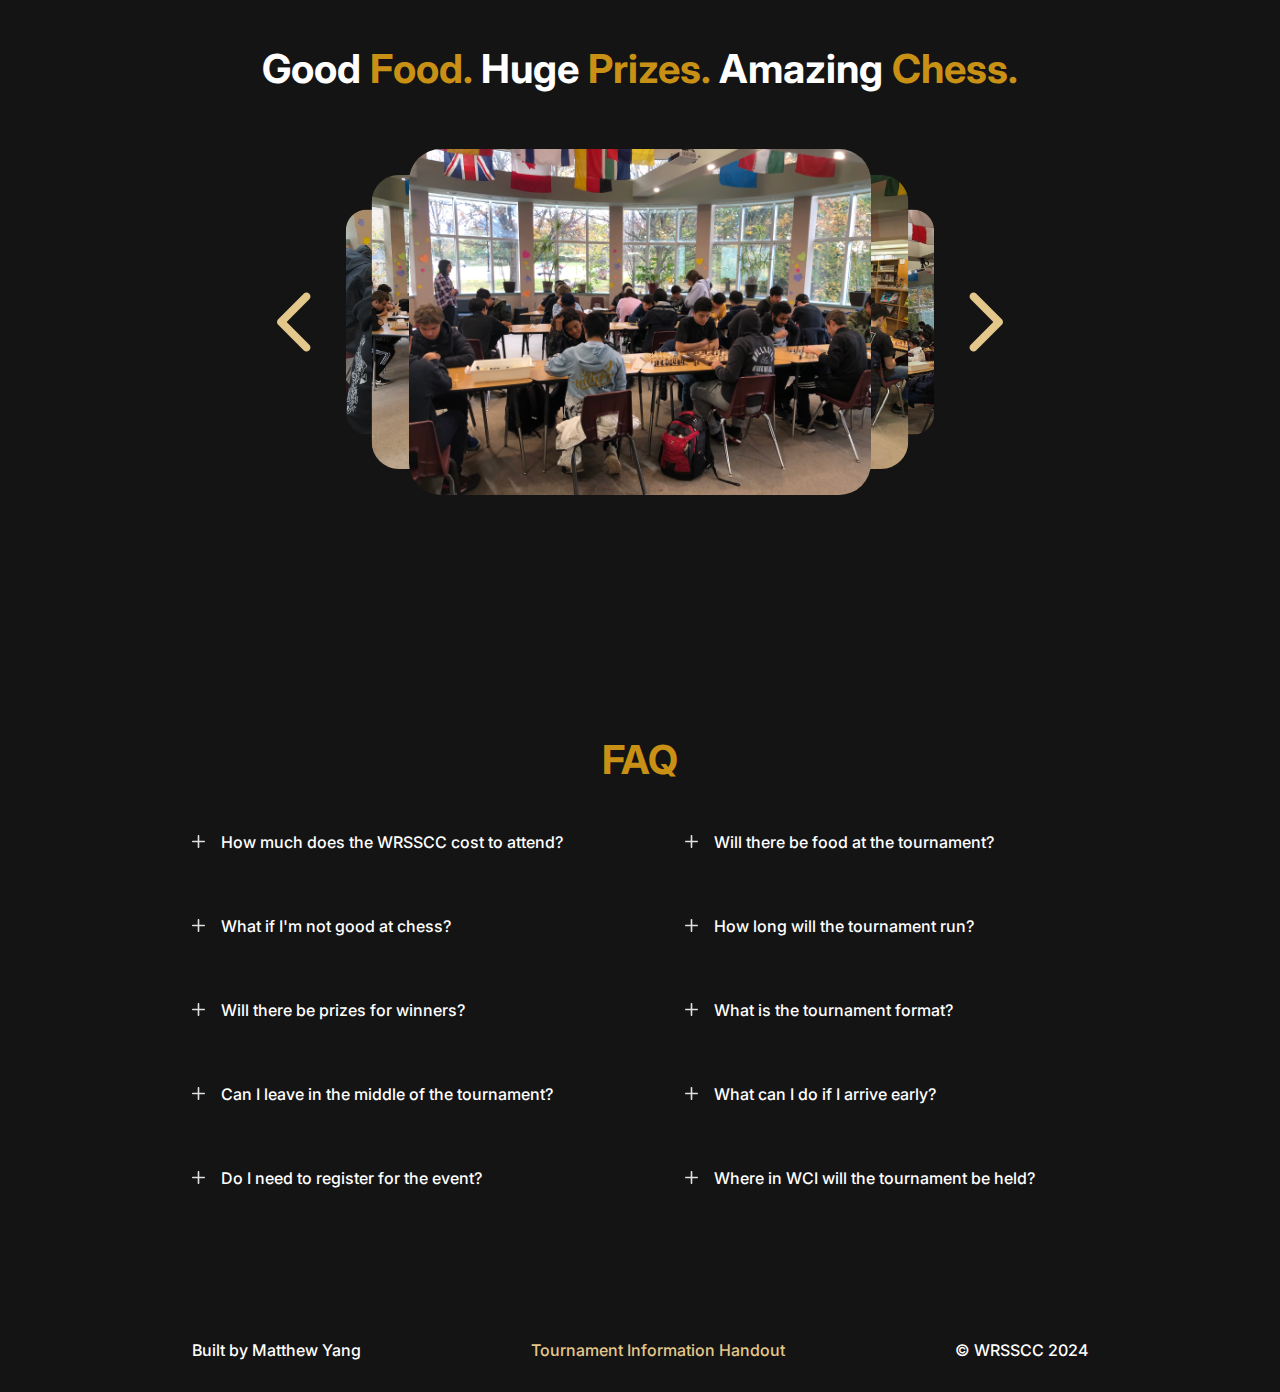
==== commit fb934c1c: "Added results" ====
--- a/index.html
+++ b/index.html
@@ -29,7 +29,7 @@
             <div class="navlink">
                 <a href="#faq">FAQ</a>
             </div>
-            <a class="button" href="https://forms.gle/nzXjxyQbVw6a56Tg7" target="_blank">REGISTER (NEW)</a>
+            <a class="button" href="https://tornelo.com/chess/orgs/wrsscc/events/wrsscc-2024-2/standings/section/section-1" target="_blank">RESULTS</a>
         </div>
     </nav>
 
@@ -52,7 +52,7 @@
                     <span>$500+ in Prizes</span>
                 </h3>
             </div>
-            <a id="hero-button" class="button" href="https://forms.gle/nzXjxyQbVw6a56Tg7" target="_blank">REGISTER (NEW)</a>
+            <a id="hero-button" class="button" href="https://tornelo.com/chess/orgs/wrsscc/events/wrsscc-2024-2/standings/section/section-1" target="_blank">RESULTS</a>
         </div>
         <div class="hero-graphic" id="hero-graphic-right">
             <img src="img/pieces-right.svg" class="hero-img"/>
